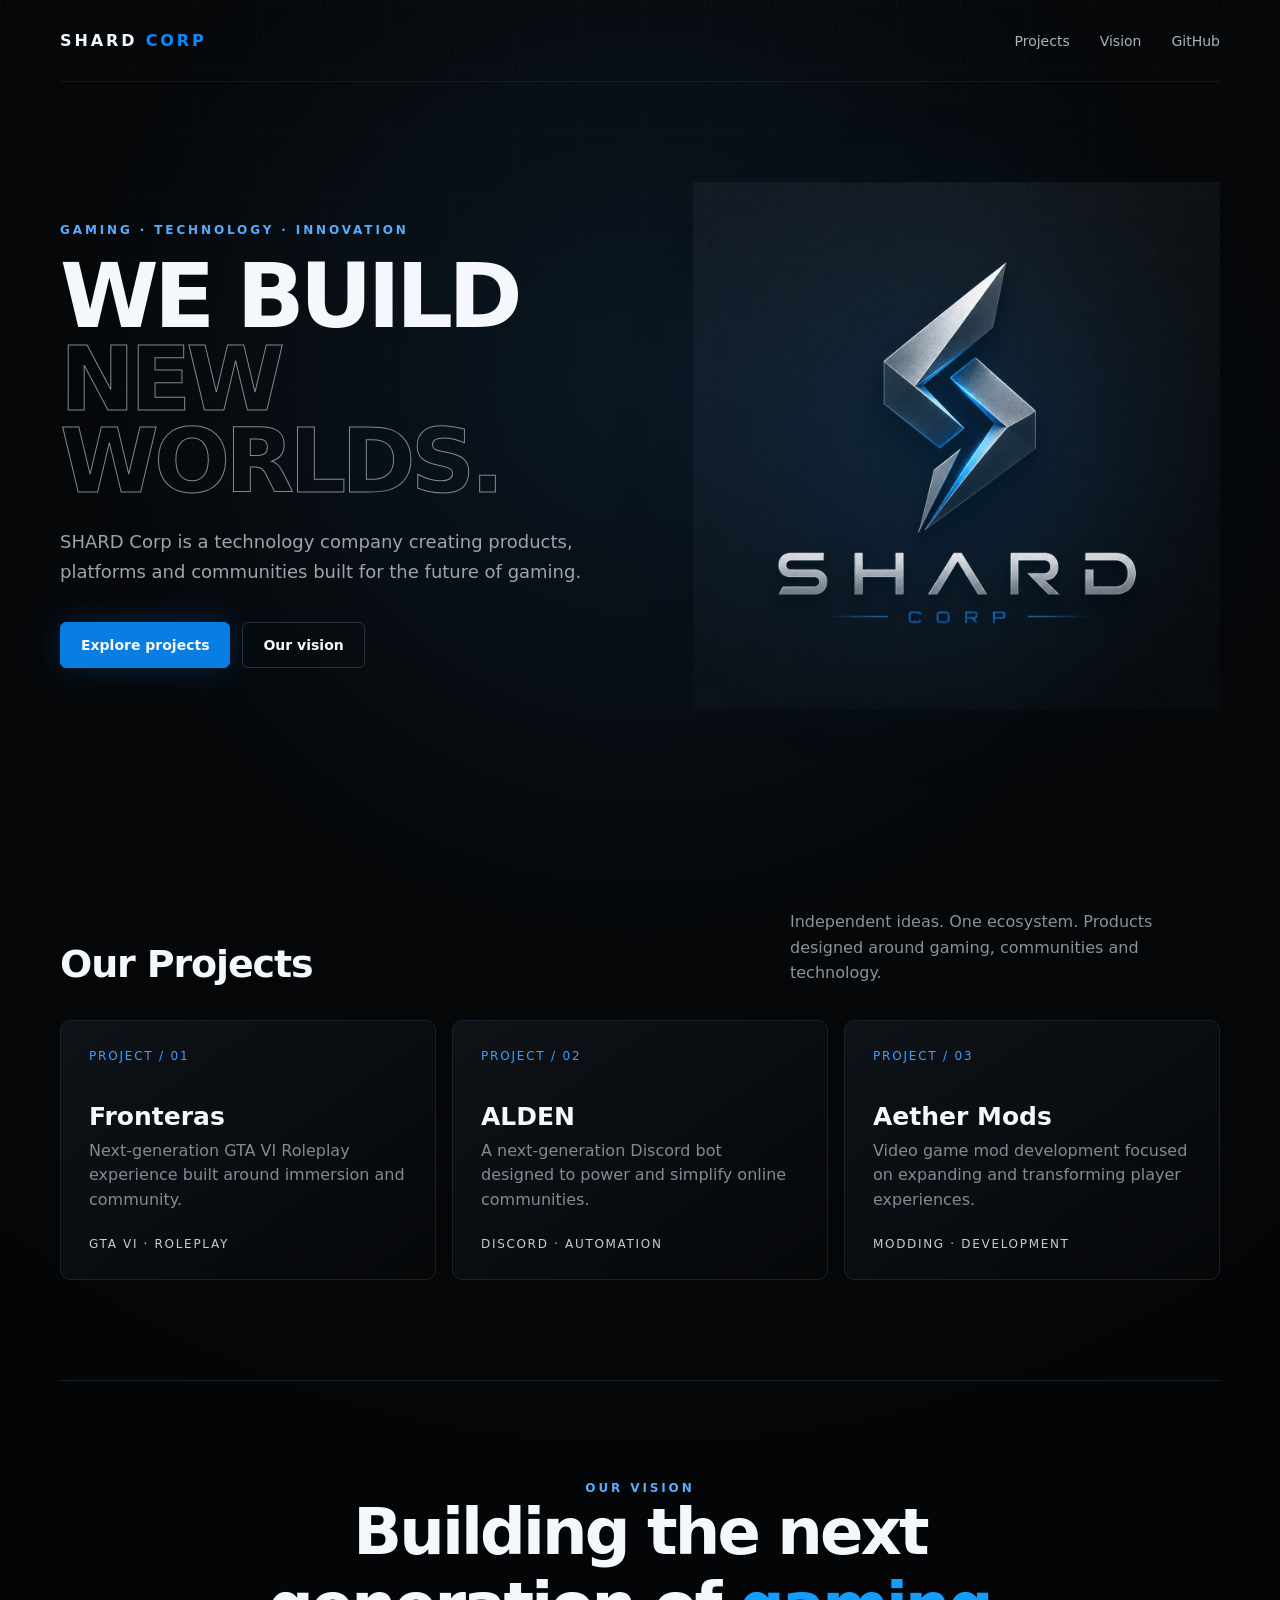
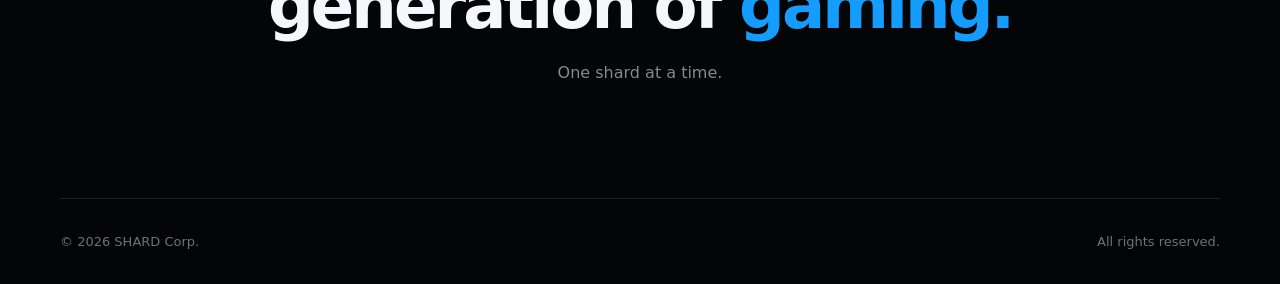
==== index.html @ 290a6896 "File upload" ====
<!DOCTYPE html>
<html lang="en">
<head>
<meta charset="UTF-8">
<meta name="viewport" content="width=device-width, initial-scale=1.0">
<title>SHARD Corp — Gaming. Technology. Innovation.</title>
<meta name="description" content="SHARD Corp builds ambitious products, platforms and communities for the gaming ecosystem.">
<style>
:root{--bg:#050709;--panel:#0a0e12;--text:#f4f7fb;--muted:#89929d;--blue:#078cff;--line:#18212a}
*{box-sizing:border-box}html{scroll-behavior:smooth}body{margin:0;background:radial-gradient(circle at 50% 20%,#0b1722 0,#050709 35%,#030405 100%);color:var(--text);font-family:Inter,ui-sans-serif,system-ui,-apple-system,BlinkMacSystemFont,"Segoe UI",sans-serif}
body:before{content:"";position:fixed;inset:0;pointer-events:none;background:linear-gradient(rgba(255,255,255,.018) 1px,transparent 1px),linear-gradient(90deg,rgba(255,255,255,.018) 1px,transparent 1px);background-size:64px 64px;mask-image:linear-gradient(to bottom,black,transparent 80%)}
a{color:inherit;text-decoration:none}.wrap{width:min(1160px,calc(100% - 40px));margin:auto}
nav{height:82px;display:flex;align-items:center;justify-content:space-between;border-bottom:1px solid rgba(255,255,255,.06)}
.brand{font-weight:800;letter-spacing:.18em}.brand span{color:var(--blue)}.navlinks{display:flex;gap:30px;color:#aab2bb;font-size:14px}.navlinks a:hover{color:white}
.hero{min-height:700px;display:grid;grid-template-columns:1.05fr .95fr;align-items:center;gap:50px}
.eyebrow{color:#55adff;text-transform:uppercase;letter-spacing:.24em;font-size:12px;font-weight:700}
h1{font-size:clamp(52px,7vw,94px);line-height:.92;letter-spacing:-.055em;margin:18px 0 24px;max-width:720px}
h1 em{font-style:normal;color:transparent;-webkit-text-stroke:1px #7e8a96}
.lead{max-width:600px;color:#9ca5af;font-size:18px;line-height:1.7}
.actions{display:flex;gap:12px;margin-top:34px}.btn{padding:14px 20px;border:1px solid #26323d;border-radius:6px;font-size:14px;font-weight:700}.primary{background:#087ee2;border-color:#087ee2;box-shadow:0 0 35px rgba(0,137,255,.22)}.btn:hover{transform:translateY(-1px)}
.logo-wrap{position:relative;display:flex;justify-content:center}.glow{position:absolute;width:60%;height:60%;top:20%;background:#087ee2;filter:blur(110px);opacity:.18;border-radius:50%}.logo{position:relative;width:min(100%,540px);mix-blend-mode:screen;filter:drop-shadow(0 15px 50px rgba(0,0,0,.8))}
section{padding:100px 0}.section-head{display:flex;justify-content:space-between;align-items:end;margin-bottom:34px}.section-head h2{font-size:38px;margin:0;letter-spacing:-.03em}.section-head p{color:var(--muted);max-width:430px;line-height:1.6;margin:0}
.projects{display:grid;grid-template-columns:repeat(3,1fr);gap:16px}.card{min-height:260px;padding:28px;border:1px solid var(--line);background:linear-gradient(145deg,rgba(15,20,26,.92),rgba(5,7,9,.9));border-radius:10px;display:flex;flex-direction:column;justify-content:space-between;transition:.25s}.card:hover{border-color:#20517a;transform:translateY(-4px);box-shadow:0 15px 50px rgba(0,0,0,.25)}.num{font-size:12px;color:#3c9fff;letter-spacing:.15em}.card h3{font-size:25px;margin:0 0 8px}.card p{color:#818b95;line-height:1.55;margin:0}.tag{margin-top:24px;color:#c5ccd3;font-size:12px;text-transform:uppercase;letter-spacing:.14em}
.manifesto{border-top:1px solid var(--line);border-bottom:1px solid var(--line);text-align:center}.manifesto h2{font-size:clamp(34px,5vw,64px);max-width:900px;margin:0 auto 20px;letter-spacing:-.045em}.manifesto p{color:#818b95}
footer{padding:35px 0;color:#69737d;font-size:13px}.foot{display:flex;justify-content:space-between}.blue{color:#159cff}
@media(max-width:800px){.navlinks{display:none}.hero{grid-template-columns:1fr;min-height:auto;padding:70px 0}.logo-wrap{grid-row:1}.logo{max-width:330px}.projects{grid-template-columns:1fr}.section-head{display:block}.section-head p{margin-top:15px}section{padding:70px 0}}
</style>
</head>
<body>
<div class="wrap">
<nav>
  <a class="brand" href="#">SHARD <span>CORP</span></a>
  <div class="navlinks"><a href="#projects">Projects</a><a href="#vision">Vision</a><a href="https://github.com/" target="_blank">GitHub</a></div>
</nav>

<main>
<section class="hero">
  <div>
    <div class="eyebrow">Gaming · Technology · Innovation</div>
    <h1>WE BUILD<br><em>NEW WORLDS.</em></h1>
    <p class="lead">SHARD Corp is a technology company creating products, platforms and communities built for the future of gaming.</p>
    <div class="actions"><a class="btn primary" href="#projects">Explore projects</a><a class="btn" href="#vision">Our vision</a></div>
  </div>
  <div class="logo-wrap"><div class="glow"></div><img class="logo" src="shard-logo.png" alt="SHARD Corp logo"></div>
</section>

<section id="projects">
  <div class="section-head"><h2>Our Projects</h2><p>Independent ideas. One ecosystem. Products designed around gaming, communities and technology.</p></div>
  <div class="projects">
    <article class="card"><span class="num">PROJECT / 01</span><div><h3>Fronteras</h3><p>Next-generation GTA VI Roleplay experience built around immersion and community.</p><div class="tag">GTA VI · ROLEPLAY</div></div></article>
    <article class="card"><span class="num">PROJECT / 02</span><div><h3>ALDEN</h3><p>A next-generation Discord bot designed to power and simplify online communities.</p><div class="tag">DISCORD · AUTOMATION</div></div></article>
    <article class="card"><span class="num">PROJECT / 03</span><div><h3>Aether Mods</h3><p>Video game mod development focused on expanding and transforming player experiences.</p><div class="tag">MODDING · DEVELOPMENT</div></div></article>
  </div>
</section>

<section class="manifesto" id="vision">
  <div class="eyebrow">Our Vision</div>
  <h2>Building the next generation of <span class="blue">gaming.</span></h2>
  <p>One shard at a time.</p>
</section>
</main>

<footer><div class="foot"><span>© 2026 SHARD Corp.</span><span>All rights reserved.</span></div></footer>
</div>
</body>
</html>
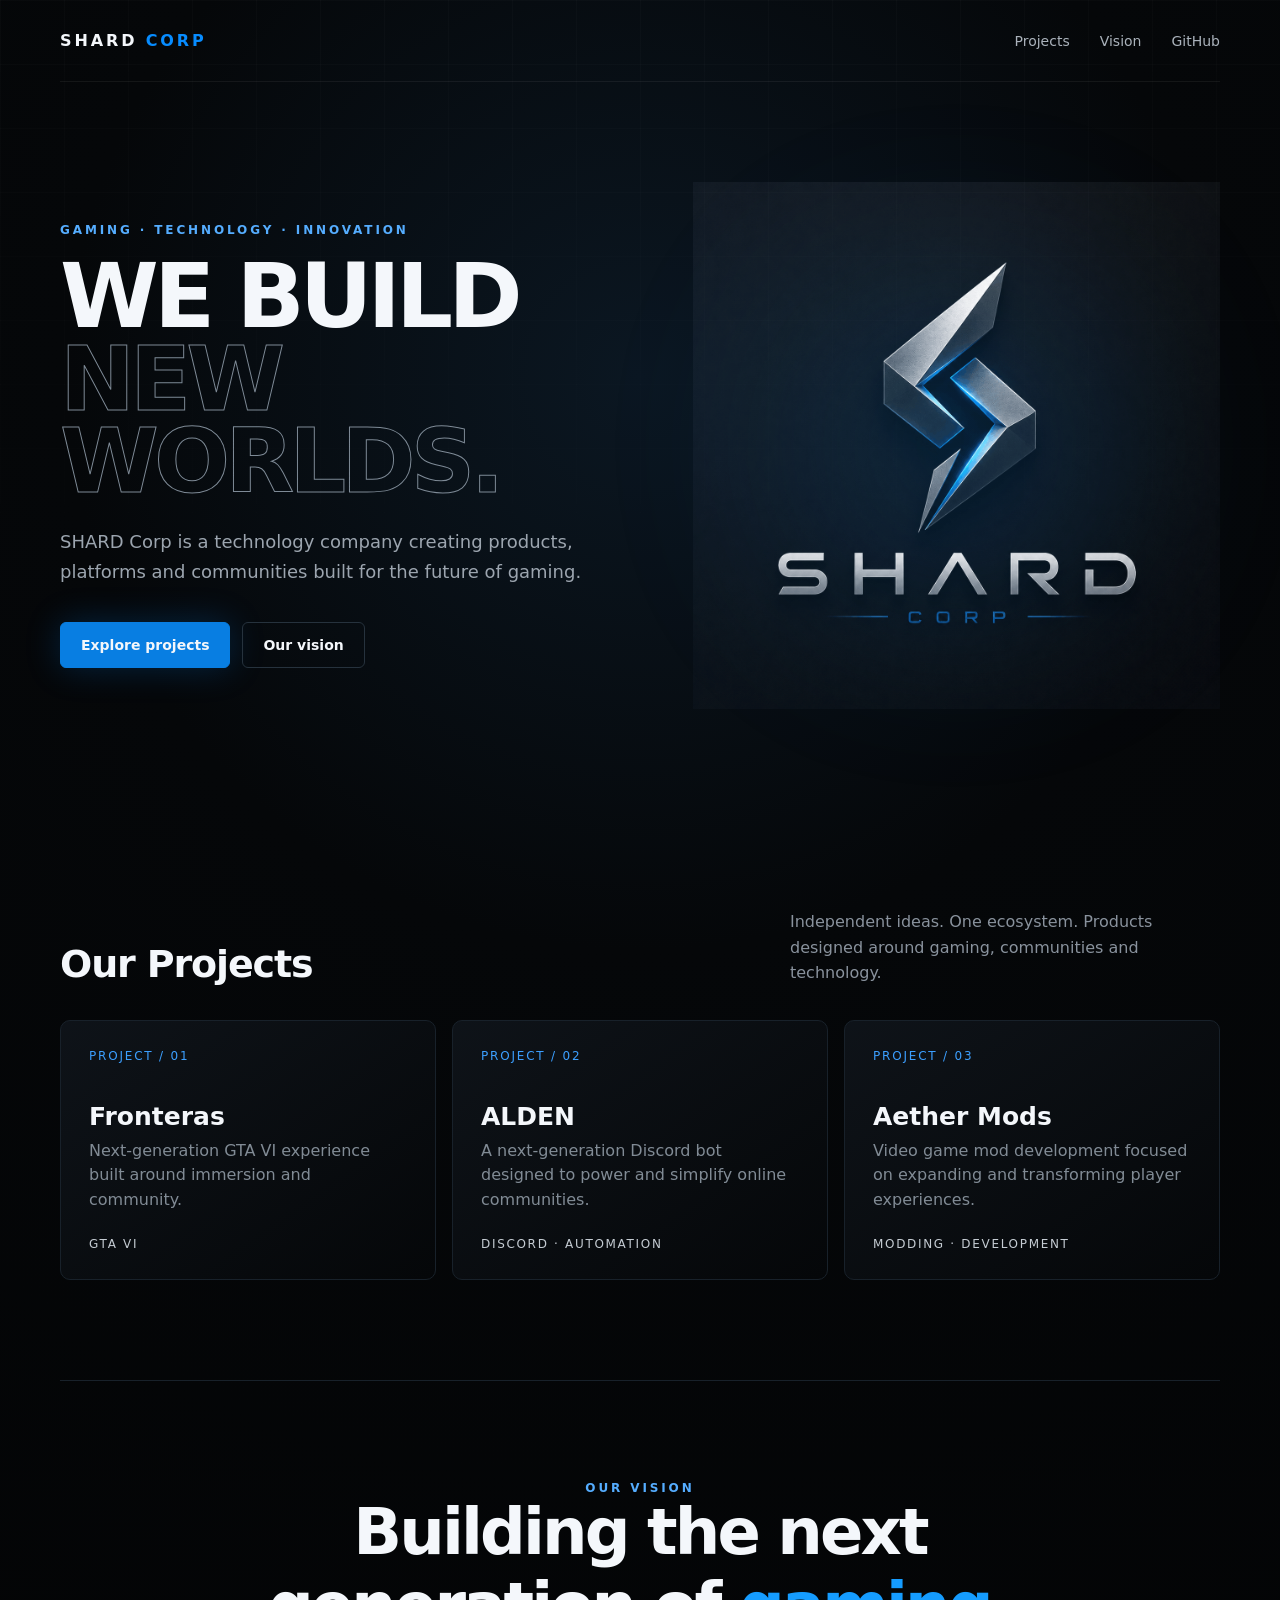
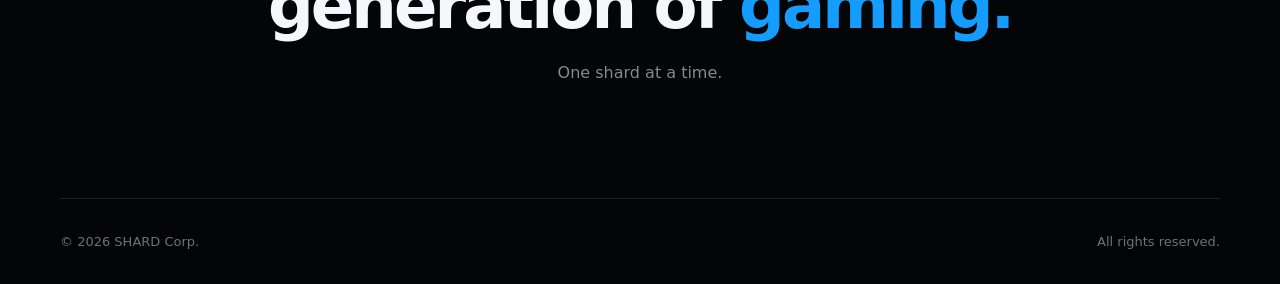
==== commit 3f005cbd: "Add files via upload" ====
--- a/index.html
+++ b/index.html
@@ -47,7 +47,7 @@
 <section id="projects">
   <div class="section-head"><h2>Our Projects</h2><p>Independent ideas. One ecosystem. Products designed around gaming, communities and technology.</p></div>
   <div class="projects">
-    <article class="card"><span class="num">PROJECT / 01</span><div><h3>Fronteras</h3><p>Next-generation GTA VI Roleplay experience built around immersion and community.</p><div class="tag">GTA VI · ROLEPLAY</div></div></article>
+    <article class="card"><span class="num">PROJECT / 01</span><div><h3>Fronteras</h3><p>Next-generation GTA VI experience built around immersion and community.</p><div class="tag">GTA VI</div></div></article>
     <article class="card"><span class="num">PROJECT / 02</span><div><h3>ALDEN</h3><p>A next-generation Discord bot designed to power and simplify online communities.</p><div class="tag">DISCORD · AUTOMATION</div></div></article>
     <article class="card"><span class="num">PROJECT / 03</span><div><h3>Aether Mods</h3><p>Video game mod development focused on expanding and transforming player experiences.</p><div class="tag">MODDING · DEVELOPMENT</div></div></article>
   </div>
